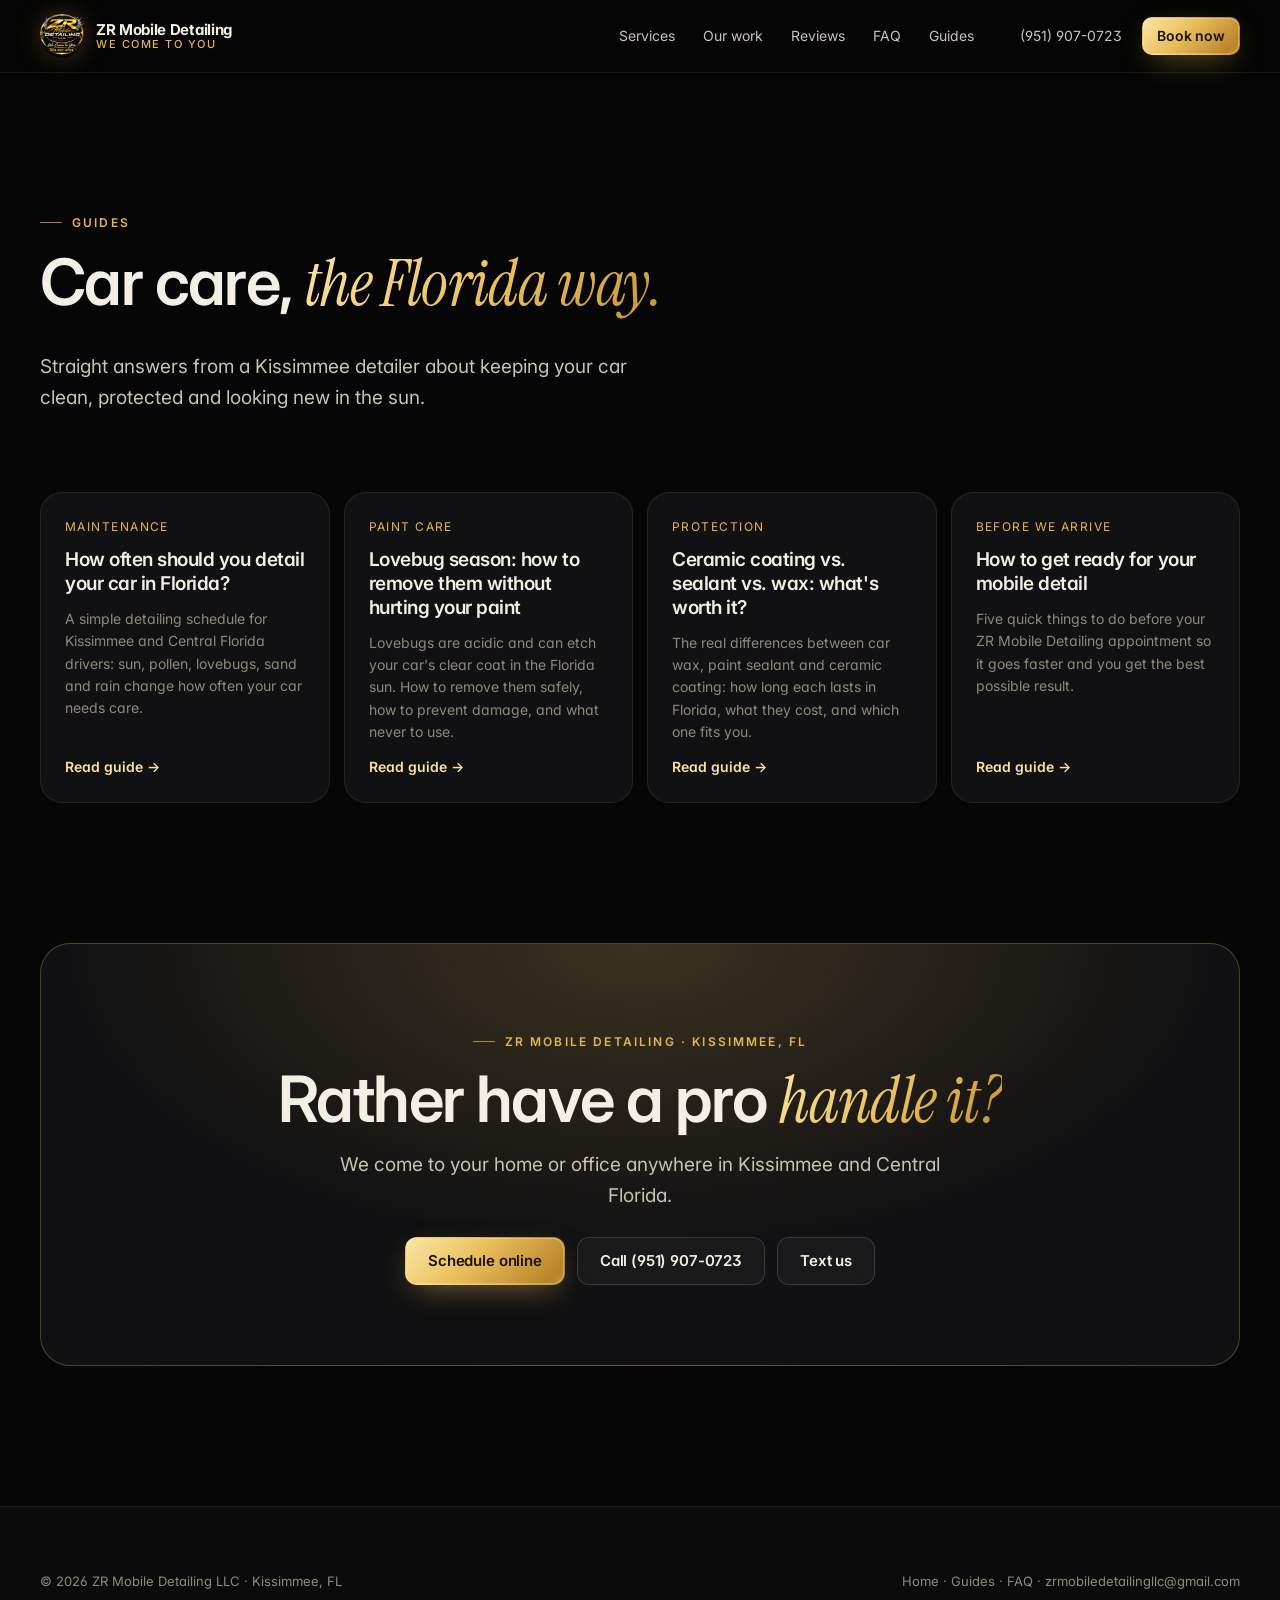
==== guides/index.html @ 53b26f84 "ZR Mobile Detailing website: logo hero, scroll-zoom car to interior, services and pricing, online bo" ====
<!doctype html>
<html lang="en">
<head>
  <meta charset="utf-8">
  <meta name="viewport" content="width=device-width, initial-scale=1, viewport-fit=cover">
  <title>Car care guides | ZR Mobile Detailing, Kissimmee FL</title>
  <meta name="description" content="Car care guides for Florida drivers from ZR Mobile Detailing in Kissimmee: detailing schedules, lovebug removal, ceramic coating and more.">
  <link rel="canonical" href="https://zrmobiledetailing.com/guides/">
  <meta name="theme-color" content="#060606">
  <meta property="og:title" content="Car care guides">
  <meta property="og:description" content="Car care guides for Florida drivers from ZR Mobile Detailing in Kissimmee: detailing schedules, lovebug removal, ceramic coating and more.">
  <meta property="og:image" content="https://zrmobiledetailing.com/images/og-card.jpg">
  <link rel="icon" type="image/png" href="../images/favicon.png">
  <link rel="preconnect" href="https://fonts.googleapis.com">
  <link rel="preconnect" href="https://fonts.gstatic.com" crossorigin>
  <link href="https://fonts.googleapis.com/css2?family=Inter:wght@400;500;600;700&family=Instrument+Serif:ital@0;1&display=swap" rel="stylesheet">
  <link rel="stylesheet" href="../css/styles.css">
  
</head>
<body>
<header class="nav is-scrolled" id="nav">
  <div class="wrap nav-inner">
    <a class="brand" href="../"><img src="../images/logo-256.png" alt="" width="44" height="44"><span>ZR Mobile Detailing <small>We come to you</small></span></a>
    <nav class="nav-links" aria-label="Main">
      <a href="../#services">Services</a><a href="../#work">Our work</a><a href="../#reviews">Reviews</a><a href="../#faq">FAQ</a><a href="./">Guides</a>
    </nav>
    <div class="nav-cta"><a class="nav-phone" href="tel:+19519070723">(951) 907-0723</a><a class="btn btn-gold btn-sm" href="../#book">Book now</a></div>
  </div>
</header>
<main class="wrap">
<section class="section">
  <div class="section-head">
    <span class="eyebrow">Guides</span>
    <h1 class="h-lg">Car care, <span class="display gold-text" style="font-style:italic">the Florida way.</span></h1>
    <p class="lead">Straight answers from a Kissimmee detailer about keeping your car clean, protected and looking new in the sun.</p>
  </div>
  <div class="guides" style="grid-template-columns:repeat(auto-fit,minmax(260px,1fr))"><a class="guide" href="how-often-detail-car-florida.html"><span class="kicker">Maintenance</span><h3>How often should you detail your car in Florida?</h3><p>A simple detailing schedule for Kissimmee and Central Florida drivers: sun, pollen, lovebugs, sand and rain change how often your car needs care.</p><span class="more">Read guide →</span></a>
<a class="guide" href="lovebug-removal.html"><span class="kicker">Paint care</span><h3>Lovebug season: how to remove them without hurting your paint</h3><p>Lovebugs are acidic and can etch your car's clear coat in the Florida sun. How to remove them safely, how to prevent damage, and what never to use.</p><span class="more">Read guide →</span></a>
<a class="guide" href="ceramic-coating-vs-wax.html"><span class="kicker">Protection</span><h3>Ceramic coating vs. sealant vs. wax: what's worth it?</h3><p>The real differences between car wax, paint sealant and ceramic coating: how long each lasts in Florida, what they cost, and which one fits you.</p><span class="more">Read guide →</span></a>
<a class="guide" href="prepare-for-mobile-detail.html"><span class="kicker">Before we arrive</span><h3>How to get ready for your mobile detail</h3><p>Five quick things to do before your ZR Mobile Detailing appointment so it goes faster and you get the best possible result.</p><span class="more">Read guide →</span></a></div>
</section>
</main>
<section class="section" style="padding-top:0">
  <div class="wrap">
    <div class="cta-band">
      <span class="eyebrow">ZR Mobile Detailing · Kissimmee, FL</span>
      <h2 class="h-lg" style="margin-top:14px">Rather have a pro <span class="display gold-text" style="font-style:italic">handle it?</span></h2>
      <p class="lead" style="margin:16px auto 0">We come to your home or office anywhere in Kissimmee and Central Florida.</p>
      <div class="hero-ctas"><a class="btn btn-gold" href="../#book">Schedule online</a><a class="btn btn-ghost" href="tel:+19519070723">Call (951) 907-0723</a><a class="btn btn-ghost" href="sms:+19519070723">Text us</a></div>
    </div>
  </div>
</section>
<footer class="footer" style="padding-bottom:48px">
  <div class="wrap foot-bottom" style="margin-top:0;border-top:0;padding-top:0">
    <span>© 2026 ZR Mobile Detailing LLC · Kissimmee, FL</span>
    <span><a href="../">Home</a> · <a href="./">Guides</a> · <a href="../#faq">FAQ</a> · <a href="mailto:zrmobiledetailingllc@gmail.com">zrmobiledetailingllc@gmail.com</a></span>
  </div>
</footer>
</body>
</html>
---- css/styles.css ----
/* ZR Mobile Detailing: black & gold design system */

:root {
  --bg: #060606;
  --bg-2: #0b0b0c;
  --surface: #111113;
  --surface-2: #17171a;
  --line: rgba(255, 255, 255, 0.08);
  --line-strong: rgba(255, 255, 255, 0.14);
  --gold-line: rgba(232, 196, 104, 0.28);
  --ink: #f4efe4;
  --ink-2: #c9c3b6;
  --muted: #8f897c;
  --gold: #e3b553;
  --gold-hi: #f9e3a1;
  --gold-lo: #a8741e;
  --gold-grad: linear-gradient(135deg, #fbe7a6 0%, #e9be5b 30%, #b9842a 62%, #f3d07c 100%);
  --gold-soft: rgba(227, 181, 83, 0.1);
  --ok: #7fd1a8;
  --radius: 14px;
  --radius-lg: 22px;
  --radius-xl: 30px;
  --wrap: 1200px;
  --font: "Inter", system-ui, -apple-system, "Segoe UI", Roboto, sans-serif;
  --display: "Instrument Serif", "Times New Roman", serif;
  --ease: cubic-bezier(0.22, 1, 0.36, 1);
  color-scheme: dark;
}

*, *::before, *::after { box-sizing: border-box; }
html { -webkit-text-size-adjust: 100%; scroll-behavior: smooth; scroll-padding-top: 84px; }
body {
  margin: 0;
  background: var(--bg);
  color: var(--ink);
  font-family: var(--font);
  font-size: 16px;
  line-height: 1.6;
  -webkit-font-smoothing: antialiased;
  overflow-x: hidden;
  font-feature-settings: "ss01", "cv11";
}
img { max-width: 100%; display: block; }
main, .section { overflow-x: clip; }
a { color: inherit; text-decoration: none; }
button, input, select, textarea { font: inherit; color: inherit; }
::selection { background: var(--gold); color: #111; }

.wrap { width: min(var(--wrap), 100% - 32px); margin-inline: auto; }
.sr-only { position: absolute; width: 1px; height: 1px; overflow: hidden; clip: rect(0 0 0 0); white-space: nowrap; }

/* ---------- Type ---------- */
.eyebrow {
  display: inline-flex; align-items: center; gap: 10px;
  font-size: 12px; letter-spacing: 0.18em; text-transform: uppercase;
  color: var(--gold); font-weight: 600;
}
.eyebrow::before { content: ""; width: 22px; height: 1px; background: var(--gold); opacity: 0.7; }
h1, h2, h3 { margin: 0; font-weight: 600; letter-spacing: -0.025em; line-height: 1.05; }
.display { font-family: var(--display); font-weight: 400; letter-spacing: -0.01em; }
.h-xl { font-size: clamp(44px, 7.4vw, 104px); }
.h-lg { font-size: clamp(34px, 5vw, 64px); }
.h-md { font-size: clamp(24px, 2.6vw, 34px); }
.gold-text {
  background: var(--gold-grad); background-size: 200% 100%;
  -webkit-background-clip: text; background-clip: text; color: transparent;
  animation: goldShift 8s ease-in-out infinite alternate;
}
@keyframes goldShift { to { background-position: 100% 0; } }
.lead { font-size: clamp(17px, 1.5vw, 19px); color: var(--ink-2); max-width: 620px; }
.muted { color: var(--muted); }

/* ---------- Buttons ---------- */
.btn {
  --h: 48px;
  display: inline-flex; align-items: center; justify-content: center; gap: 10px;
  height: var(--h); padding: 0 22px; border-radius: 12px;
  font-weight: 600; font-size: 15px; letter-spacing: -0.01em;
  border: 1px solid transparent; cursor: pointer; white-space: nowrap;
  transition: transform .25s var(--ease), box-shadow .3s var(--ease), background .3s, border-color .3s, color .3s;
}
.btn svg { width: 18px; height: 18px; flex: none; }
.btn-gold {
  background: var(--gold-grad); background-size: 160% 100%; color: #1a1205;
  box-shadow: 0 0 0 1px rgba(255, 230, 160, .35) inset, 0 10px 30px -10px rgba(227, 181, 83, .55);
}
.btn-gold:hover { transform: translateY(-1px); background-position: 100% 0; box-shadow: 0 0 0 1px rgba(255,230,160,.5) inset, 0 16px 40px -12px rgba(227,181,83,.7); }
.btn-ghost { background: rgba(255,255,255,.04); border-color: var(--line-strong); color: var(--ink); backdrop-filter: blur(10px); }
.btn-ghost:hover { border-color: var(--gold-line); background: rgba(227,181,83,.07); }
.btn-sm { --h: 38px; padding: 0 14px; font-size: 14px; border-radius: 10px; }
.btn-block { width: 100%; }
.btn:focus-visible, a:focus-visible, button:focus-visible, input:focus-visible, select:focus-visible, textarea:focus-visible {
  outline: 2px solid var(--gold); outline-offset: 3px;
}

/* ---------- Announcement + nav ---------- */
.announce {
  position: relative; z-index: 60;
  background: linear-gradient(90deg, #120d03, #1d1505 50%, #120d03);
  border-bottom: 1px solid var(--gold-line);
  font-size: 13px; color: var(--ink-2); text-align: center; padding: 9px 16px;
}
.announce a { color: var(--gold-hi); font-weight: 600; }
.announce b { color: var(--ink); font-weight: 600; }

.nav {
  position: sticky; top: 0; z-index: 50;
  transition: background .4s, border-color .4s, backdrop-filter .4s;
  border-bottom: 1px solid transparent;
}
.nav.is-scrolled { background: rgba(6,6,6,.72); backdrop-filter: saturate(160%) blur(18px); -webkit-backdrop-filter: saturate(160%) blur(18px); border-color: var(--line); }
.nav-inner { display: flex; align-items: center; gap: 24px; height: 72px; }
.brand { display: flex; align-items: center; gap: 12px; font-weight: 700; letter-spacing: -0.02em; }
.brand img { width: 44px; height: 44px; object-fit: contain; filter: drop-shadow(0 0 12px rgba(227,181,83,.25)); }
.brand span { display: grid; line-height: 1.1; font-size: 15px; }
.brand small { font-size: 11px; font-weight: 500; letter-spacing: .14em; text-transform: uppercase; color: var(--gold); }
.nav-links { display: flex; gap: 4px; margin-left: auto; }
.nav-links a { padding: 8px 12px; border-radius: 8px; font-size: 14px; color: var(--ink-2); transition: color .2s, background .2s; }
.nav-links a:hover { color: var(--ink); background: rgba(255,255,255,.05); }
.nav-cta { display: flex; gap: 10px; align-items: center; }
.nav-phone { font-size: 14px; color: var(--ink-2); display: inline-flex; align-items: center; gap: 8px; padding: 8px 10px; }
.nav-phone:hover { color: var(--gold-hi); }
.nav-phone svg { width: 16px; height: 16px; color: var(--gold); }
.menu-btn { display: none; margin-left: auto; width: 44px; height: 44px; border-radius: 10px; border: 1px solid var(--line-strong); background: transparent; cursor: pointer; }
.menu-btn span { display: block; width: 18px; height: 1.5px; background: var(--ink); margin: 4px auto; transition: transform .3s var(--ease), opacity .2s; }
.nav.is-open .menu-btn span:nth-child(1) { transform: translateY(5.5px) rotate(45deg); }
.nav.is-open .menu-btn span:nth-child(2) { opacity: 0; }
.nav.is-open .menu-btn span:nth-child(3) { transform: translateY(-5.5px) rotate(-45deg); }
.mobile-menu { display: none; }

.nav-links a, .brand span { white-space: nowrap; }
@media (max-width: 1240px) { .nav-cta .nav-phone { display: none; } }
@media (max-width: 1060px) {
  .nav-links, .nav-cta .nav-phone, .nav-cta .btn-ghost { display: none; }
  .nav-cta { margin-left: auto; }
  .menu-btn { display: block; margin-left: 0; }
  .mobile-menu {
    display: grid; gap: 2px; padding: 0 16px; max-height: 0; overflow: hidden;
    background: rgba(6,6,6,.96); backdrop-filter: blur(18px);
    transition: max-height .45s var(--ease), padding .45s var(--ease);
  }
  .nav.is-open .mobile-menu { max-height: 80vh; padding: 8px 16px 20px; border-bottom: 1px solid var(--line); }
  .mobile-menu a { padding: 14px 4px; border-bottom: 1px solid var(--line); font-size: 17px; }
  .nav.is-open { background: rgba(6,6,6,.96); }
}
@media (max-width: 420px) { .brand span { display: none; } }

/* ---------- Hero: logo ---------- */
.hero { position: relative; padding: clamp(40px, 7vw, 90px) 0 0; text-align: center; overflow: clip; }
.hero::before {
  content: ""; position: absolute; inset: -20% -10% auto; height: 900px; pointer-events: none;
  background:
    radial-gradient(600px 380px at 50% 28%, rgba(227,181,83,.22), transparent 70%),
    radial-gradient(900px 500px at 50% 0%, rgba(120,84,20,.18), transparent 70%);
}
.hero-grid {
  position: absolute; inset: 0; pointer-events: none; opacity: .5;
  background-image: linear-gradient(var(--line) 1px, transparent 1px), linear-gradient(90deg, var(--line) 1px, transparent 1px);
  background-size: 64px 64px;
  mask-image: radial-gradient(ellipse 60% 55% at 50% 30%, #000 20%, transparent 75%);
  -webkit-mask-image: radial-gradient(ellipse 60% 55% at 50% 30%, #000 20%, transparent 75%);
}
.hero-inner { position: relative; }
.logo-stage { position: relative; width: min(400px, 74vw); margin: 0 auto 8px; aspect-ratio: 1268 / 1278; }
.logo-stage .halo {
  position: absolute; inset: 8%; border-radius: 50%;
  background: radial-gradient(circle, rgba(227,181,83,.45), rgba(227,181,83,0) 68%);
  filter: blur(30px); animation: halo 5s ease-in-out infinite;
}
.logo-stage .ring {
  position: absolute; inset: -6%; border-radius: 50%;
  border: 1px solid rgba(227,181,83,.18);
  animation: spin 40s linear infinite;
}
.logo-stage .ring::before { content: ""; position: absolute; top: -3px; left: 50%; width: 6px; height: 6px; border-radius: 50%; background: var(--gold-hi); box-shadow: 0 0 14px 3px var(--gold); }
.logo-stage .ring.r2 { inset: -14%; border-color: rgba(227,181,83,.08); animation-duration: 70s; animation-direction: reverse; }
.logo-img { position: relative; width: 100%; height: 100%; animation: float 7s ease-in-out infinite; filter: drop-shadow(0 30px 60px rgba(0,0,0,.6)) drop-shadow(0 0 40px rgba(227,181,83,.18)); }
.logo-img img { width: 100%; height: 100%; }
.logo-img .shine {
  position: absolute; inset: 0; pointer-events: none;
  background: linear-gradient(115deg, transparent 38%, rgba(255,248,220,.55) 48%, transparent 58%);
  background-size: 250% 100%; mix-blend-mode: overlay;
  -webkit-mask: url(../images/logo.webp) center / contain no-repeat; mask: url(../images/logo.webp) center / contain no-repeat;
  animation: shine 6s ease-in-out infinite 1.2s;
}
@keyframes float { 50% { transform: translateY(-10px); } }
@keyframes halo { 50% { opacity: .65; transform: scale(1.06); } }
@keyframes spin { to { transform: rotate(360deg); } }
@keyframes shine { 0%, 55% { background-position: 150% 0; } 85%, 100% { background-position: -60% 0; } }

.hero h1 { margin-top: 18px; }
.hero h1 .display { font-style: italic; }
.hero .lead { margin: 20px auto 0; }
.hero-ctas { display: flex; gap: 12px; justify-content: center; flex-wrap: wrap; margin-top: 30px; }
.hero-meta { display: flex; gap: 10px 22px; justify-content: center; flex-wrap: wrap; margin-top: 24px; font-size: 14px; color: var(--muted); }
.hero-meta span { display: inline-flex; align-items: center; gap: 8px; }
.hero-meta svg { width: 16px; height: 16px; color: var(--gold); }
.stars { color: var(--gold); letter-spacing: 2px; }

/* ---------- Zoom card (Mercury-style) ---------- */
.zoom { position: relative; height: 330vh; margin-top: clamp(40px, 6vw, 70px); }
.zoom-sticky { position: sticky; top: 0; height: 100vh; height: 100svh; overflow: hidden; }
.zoom-card {
  --p: 0; --ix: 16px; --iy: 12vh; --r: 30px;
  position: absolute; inset: 0; overflow: hidden; background: #000;
  clip-path: inset(var(--iy) var(--ix) var(--iy) var(--ix) round var(--r));
}
.zoom-frame { position: absolute; inset: var(--iy) var(--ix); border-radius: var(--r); box-shadow: 0 0 0 1px var(--gold-line), 0 40px 120px -30px rgba(227,181,83,.3); pointer-events: none; z-index: 2; }
.zoom-card img { position: absolute; inset: 0; width: 100%; height: 100%; object-fit: cover; }
.zoom-ext { object-position: 50% 78%; transform-origin: 50% 74%; }
.zoom-int { opacity: 0; }
.zoom-shade { position: absolute; inset: 0; background: linear-gradient(180deg, rgba(0,0,0,.25), transparent 30%, transparent 55%, rgba(0,0,0,.75)); pointer-events: none; }
.zoom-flash { position: absolute; inset: 0; background: radial-gradient(circle at 50% 55%, rgba(255,240,200,.9), rgba(227,181,83,.25) 40%, transparent 70%); opacity: 0; pointer-events: none; mix-blend-mode: screen; }
.zoom-ui { position: absolute; left: var(--ix); right: var(--ix); bottom: var(--iy); padding: clamp(18px, 3vw, 36px); display: flex; align-items: flex-end; justify-content: space-between; gap: 20px; }
.zoom-caption { position: relative; min-height: 96px; flex: 1; text-align: left; }
.zoom-caption > div { position: absolute; left: 0; bottom: 0; opacity: 0; transform: translateY(14px); transition: opacity .5s var(--ease), transform .5s var(--ease); }
.zoom-caption > div.is-on { opacity: 1; transform: none; }
.zoom-caption .tag { display: inline-block; font-size: 11px; letter-spacing: .16em; text-transform: uppercase; padding: 5px 10px; border-radius: 6px; background: rgba(0,0,0,.55); border: 1px solid var(--gold-line); color: var(--gold-hi); backdrop-filter: blur(8px); margin-bottom: 10px; }
.zoom-caption h3 { font-size: clamp(22px, 3vw, 40px); max-width: 560px; text-shadow: 0 2px 30px rgba(0,0,0,.6); }
.zoom-steps { display: flex; gap: 6px; padding: 6px; border-radius: 12px; background: rgba(0,0,0,.5); border: 1px solid var(--line-strong); backdrop-filter: blur(12px); }
.zoom-steps span { font-size: 12px; padding: 6px 10px; border-radius: 8px; color: var(--muted); transition: background .4s, color .4s; white-space: nowrap; }
.zoom-steps span.is-on { background: var(--gold-grad); color: #1a1205; font-weight: 600; }
.zoom-progress { position: absolute; left: var(--ix); top: var(--iy); height: 2px; width: calc((100% - 2 * var(--ix)) * var(--p)); background: var(--gold-grad); z-index: 3; }
@media (max-width: 700px) {
  .zoom-ext { object-position: 50% 100%; transform-origin: 50% 82%; }
  .zoom-ui { flex-direction: column; align-items: stretch; }
  .zoom-steps { justify-content: space-between; }
  .zoom-steps span { padding: 6px 7px; font-size: 11px; }
  .zoom-caption { min-height: 120px; }
}

/* ---------- Marquee / trust strip ---------- */
.trust { border-block: 1px solid var(--line); background: var(--bg-2); overflow: hidden; }
.marquee { display: flex; width: max-content; animation: marquee 38s linear infinite; }
.marquee ul { display: flex; gap: 48px; padding: 18px 24px; margin: 0; list-style: none; }
.marquee li { display: inline-flex; align-items: center; gap: 12px; color: var(--ink-2); font-size: 14px; white-space: nowrap; }
.marquee li svg { width: 16px; height: 16px; color: var(--gold); }
@keyframes marquee { to { transform: translateX(-50%); } }

/* ---------- Sections ---------- */
section { position: relative; }
.section { padding: clamp(80px, 11vw, 140px) 0; }
.section-head { display: grid; gap: 16px; margin-bottom: clamp(36px, 5vw, 60px); max-width: 760px; }
.section-head.center { margin-inline: auto; text-align: center; justify-items: center; }
.divider { height: 1px; background: linear-gradient(90deg, transparent, var(--gold-line), transparent); }

/* Stats */
.stats { display: grid; grid-template-columns: repeat(4, 1fr); border: 1px solid var(--line); border-radius: var(--radius-lg); overflow: hidden; background: var(--surface); }
.stat { padding: 28px 24px; border-right: 1px solid var(--line); }
.stat:last-child { border-right: 0; }
.stat b { display: block; font-size: clamp(30px, 3.6vw, 44px); letter-spacing: -0.03em; font-weight: 600; }
.stat span { color: var(--muted); font-size: 14px; }
@media (max-width: 760px) { .stats { grid-template-columns: 1fr 1fr; } .stat:nth-child(2) { border-right: 0; } .stat:nth-child(-n+2) { border-bottom: 1px solid var(--line); } }

/* ---------- Packages ---------- */
.seg {
  display: inline-flex; padding: 4px; gap: 4px; border-radius: 12px;
  background: var(--surface); border: 1px solid var(--line-strong);
  position: relative; max-width: 100%; overflow-x: auto;
}
.seg button {
  position: relative; z-index: 1; border: 0; background: transparent; cursor: pointer;
  padding: 9px 16px; border-radius: 9px; font-size: 14px; font-weight: 500; color: var(--ink-2); white-space: nowrap;
  transition: color .3s;
}
.seg button[aria-pressed="true"] { color: #1a1205; }
.seg .s { display: none; }
@media (max-width: 620px) {
  .seg { display: grid; grid-template-columns: repeat(3, 1fr); width: 100%; }
  .seg .l { display: none; } .seg .s { display: inline; }
}
.seg .pill { position: absolute; z-index: 0; top: 4px; bottom: 4px; border-radius: 9px; background: var(--gold-grad); transition: left .45s var(--ease), width .45s var(--ease); }
.pkg-toolbar { display: flex; justify-content: space-between; align-items: center; gap: 16px; flex-wrap: wrap; margin-bottom: 26px; }
.pkg-toolbar p { margin: 0; font-size: 14px; }

.packages { display: grid; grid-template-columns: repeat(4, 1fr); gap: 14px; }
@media (max-width: 1100px) { .packages { grid-template-columns: repeat(2, 1fr); } }
@media (max-width: 620px) { .packages { grid-template-columns: 1fr; } }
.pkg {
  position: relative; display: flex; flex-direction: column; gap: 18px;
  padding: 26px 24px 24px; border-radius: var(--radius-lg);
  background: linear-gradient(180deg, var(--surface-2), var(--surface));
  border: 1px solid var(--line);
  transition: transform .4s var(--ease), border-color .4s;
}
.pkg:hover { transform: translateY(-4px); border-color: var(--gold-line); }
.pkg.featured { border-color: var(--gold-line); background: radial-gradient(120% 70% at 50% 0%, rgba(227,181,83,.14), transparent 60%), linear-gradient(180deg, var(--surface-2), var(--surface)); }
.pkg .badge { position: absolute; top: -11px; left: 22px; font-size: 11px; letter-spacing: .08em; text-transform: uppercase; font-weight: 700; padding: 4px 9px; border-radius: 6px; background: var(--gold-grad); color: #1a1205; }
.pkg h3 { font-size: 20px; }
.pkg .tagline { margin: 4px 0 0; color: var(--muted); font-size: 14px; }
.price { display: flex; align-items: baseline; gap: 8px; }
.price small { color: var(--muted); font-size: 13px; }
.price b { font-size: 44px; letter-spacing: -0.04em; font-weight: 600; font-variant-numeric: tabular-nums; }
.price b::before { content: "$"; font-size: 22px; vertical-align: 16px; margin-right: 2px; color: var(--gold); }
.pkg .dur { font-size: 13px; color: var(--ink-2); display: inline-flex; gap: 6px; align-items: center; }
.pkg .dur svg { width: 14px; height: 14px; color: var(--gold); }
.checks { list-style: none; padding: 0; margin: 0; display: grid; gap: 10px; font-size: 14px; color: var(--ink-2); flex: 1; }
.checks li { display: grid; grid-template-columns: 18px 1fr; gap: 10px; }
.checks svg { width: 16px; height: 16px; color: var(--gold); margin-top: 3px; }

.premium { display: grid; grid-template-columns: repeat(3, 1fr); gap: 14px; margin-top: 14px; }
@media (max-width: 900px) { .premium { grid-template-columns: 1fr; } }
.prem { padding: 24px; border-radius: var(--radius-lg); border: 1px solid var(--line); background: var(--surface); display: grid; gap: 10px; align-content: start; }
.prem header { display: flex; justify-content: space-between; align-items: baseline; gap: 12px; }
.prem h3 { font-size: 18px; }
.prem .from { font-size: 13px; color: var(--gold); white-space: nowrap; }
.prem p { margin: 0; font-size: 14px; color: var(--muted); }
.prem a { font-size: 14px; color: var(--gold-hi); font-weight: 600; margin-top: 4px; }

.addons { margin-top: 14px; padding: 24px; border-radius: var(--radius-lg); border: 1px solid var(--line); background: var(--surface); }
.addons h3 { font-size: 18px; margin-bottom: 14px; }
.addon-list { display: grid; grid-template-columns: repeat(4, 1fr); gap: 0 28px; }
@media (max-width: 1000px) { .addon-list { grid-template-columns: 1fr 1fr; } }
@media (max-width: 560px) { .addon-list { grid-template-columns: 1fr; } }
.addon-list div { display: flex; justify-content: space-between; gap: 12px; padding: 11px 0; border-bottom: 1px dashed var(--line-strong); font-size: 14px; color: var(--ink-2); }
.addon-list b { color: var(--ink); font-weight: 600; font-variant-numeric: tabular-nums; }
.fine { font-size: 13px; color: var(--muted); margin-top: 16px; }

/* ---------- Bento (why us) ---------- */
.bento { display: grid; grid-template-columns: repeat(6, 1fr); gap: 14px; }
.tile { position: relative; overflow: hidden; border-radius: var(--radius-lg); border: 1px solid var(--line); background: var(--surface); padding: 28px; min-height: 230px; display: flex; flex-direction: column; justify-content: flex-end; gap: 8px; }
.tile h3 { font-size: 21px; }
.tile p { margin: 0; color: var(--muted); font-size: 15px; max-width: 420px; }
.tile .ic { width: 42px; height: 42px; border-radius: 12px; display: grid; place-items: center; background: var(--gold-soft); border: 1px solid var(--gold-line); color: var(--gold); margin-bottom: auto; }
.tile .ic svg { width: 20px; height: 20px; }
.t-a { grid-column: span 4; min-height: 360px; }
.t-b { grid-column: span 2; }
.t-c, .t-d, .t-e { grid-column: span 2; }
.t-a img { position: absolute; inset: 0; width: 100%; height: 100%; object-fit: cover; opacity: .55; transition: transform 1.2s var(--ease); }
.t-a:hover img { transform: scale(1.04); }
.t-a::after { content: ""; position: absolute; inset: 0; background: linear-gradient(180deg, transparent 20%, rgba(0,0,0,.85)); }
.t-a > * { position: relative; z-index: 1; }
@media (max-width: 900px) { .t-a, .t-b, .t-c, .t-d, .t-e { grid-column: span 6; } .t-a { min-height: 300px; } }

/* ---------- Steps ---------- */
.steps { display: grid; grid-template-columns: repeat(3, 1fr); gap: 14px; counter-reset: step; }
@media (max-width: 860px) { .steps { grid-template-columns: 1fr; } }
.step { padding: 28px; border-radius: var(--radius-lg); border: 1px solid var(--line); background: var(--surface); position: relative; }
.step::before { counter-increment: step; content: "0" counter(step); font-family: var(--display); font-size: 64px; line-height: 1; display: block; margin-bottom: 18px; background: var(--gold-grad); -webkit-background-clip: text; background-clip: text; color: transparent; }
.step h3 { font-size: 20px; margin-bottom: 8px; }
.step p { margin: 0; color: var(--muted); font-size: 15px; }

/* ---------- Gallery ---------- */
.gallery { display: grid; grid-template-columns: repeat(4, 1fr); gap: 12px; }
@media (max-width: 900px) { .gallery { grid-template-columns: repeat(2, 1fr); } }
.shot { position: relative; overflow: hidden; border-radius: var(--radius); border: 1px solid var(--line); aspect-ratio: 4 / 5; background: var(--surface); cursor: zoom-in; padding: 0; }
.shot img { width: 100%; height: 100%; object-fit: cover; transition: transform 1s var(--ease), filter .6s; filter: saturate(1.05); }
.shot:hover img { transform: scale(1.06); }
.shot figcaption, .shot .cap { position: absolute; left: 10px; bottom: 10px; font-size: 12px; padding: 5px 9px; border-radius: 7px; background: rgba(0,0,0,.6); backdrop-filter: blur(8px); border: 1px solid var(--line-strong); color: var(--ink); }
.shot.wide { grid-column: span 2; aspect-ratio: auto; }
.ig-cta { display: flex; justify-content: space-between; align-items: center; gap: 16px; flex-wrap: wrap; margin-top: 22px; }

.lightbox { position: fixed; inset: 0; z-index: 100; background: rgba(0,0,0,.92); display: none; place-items: center; padding: 24px; backdrop-filter: blur(6px); }
.lightbox.is-open { display: grid; }
.lightbox img { max-height: 88vh; width: auto; border-radius: 14px; border: 1px solid var(--gold-line); }
.lightbox button { position: absolute; top: 18px; right: 18px; width: 44px; height: 44px; border-radius: 50%; border: 1px solid var(--line-strong); background: rgba(255,255,255,.06); cursor: pointer; font-size: 22px; }

.split { display: grid; grid-template-columns: 1.1fr .9fr; gap: clamp(28px, 5vw, 64px); align-items: center; }
@media (max-width: 900px) { .split { grid-template-columns: 1fr; } }

/* ---------- Reviews ---------- */
.reviews-top { display: flex; align-items: end; justify-content: space-between; gap: 20px; flex-wrap: wrap; margin-bottom: 30px; }
.rating-pill { display: inline-flex; align-items: center; gap: 12px; padding: 10px 16px; border-radius: 12px; border: 1px solid var(--gold-line); background: var(--gold-soft); font-size: 14px; }
.reviews { display: grid; grid-template-columns: repeat(3, 1fr); gap: 14px; }
@media (max-width: 900px) { .reviews { grid-template-columns: 1fr; } }
.review { padding: 24px; border-radius: var(--radius-lg); border: 1px solid var(--line); background: var(--surface); display: grid; gap: 14px; align-content: start; }
.review p { margin: 0; font-size: 16px; color: var(--ink); }
.review footer { display: flex; align-items: center; gap: 12px; font-size: 14px; color: var(--muted); }
.review .av { width: 36px; height: 36px; border-radius: 50%; display: grid; place-items: center; font-weight: 700; color: #1a1205; background: var(--gold-grad); font-size: 14px; }
.review .src { margin-left: auto; font-size: 12px; }
.review .sample { font-size: 11px; letter-spacing: .1em; text-transform: uppercase; color: #ffb4a8; border: 1px dashed rgba(255,140,120,.5); border-radius: 6px; padding: 3px 7px; justify-self: start; }
.review.is-sample { border-style: dashed; opacity: .75; }

/* ---------- Areas ---------- */
.areas-wrap { display: grid; grid-template-columns: .9fr 1.1fr; gap: 14px; }
@media (max-width: 900px) { .areas-wrap { grid-template-columns: 1fr; } }
.areas-card { padding: 28px; border-radius: var(--radius-lg); border: 1px solid var(--line); background: var(--surface); }
.chips { display: flex; flex-wrap: wrap; gap: 8px; margin-top: 18px; }
.chip { font-size: 14px; padding: 7px 12px; border-radius: 8px; border: 1px solid var(--line-strong); color: var(--ink-2); background: rgba(255,255,255,.02); }
.chip.home { border-color: var(--gold-line); color: var(--gold-hi); background: var(--gold-soft); }
.map { border-radius: var(--radius-lg); overflow: hidden; border: 1px solid var(--line); min-height: 380px; position: relative; background: var(--surface); }
.map iframe { position: absolute; inset: 0; width: 100%; height: 100%; border: 0; filter: grayscale(1) invert(.92) contrast(.9) sepia(.25) hue-rotate(5deg); }

/* ---------- Booking (cal.com style) ---------- */
.booker { display: grid; grid-template-columns: 300px 1fr; border: 1px solid var(--line-strong); border-radius: var(--radius-xl); background: var(--surface); overflow: hidden; box-shadow: 0 40px 120px -40px rgba(227,181,83,.2); }
@media (max-width: 920px) { .booker { grid-template-columns: 1fr; } }
.bk-side { padding: 28px; border-right: 1px solid var(--line); background: linear-gradient(180deg, rgba(227,181,83,.06), transparent 50%); display: grid; gap: 18px; align-content: start; }
@media (max-width: 920px) { .bk-side { border-right: 0; border-bottom: 1px solid var(--line); } }
.bk-side .who { display: flex; gap: 12px; align-items: center; }
.bk-side .who img { width: 48px; height: 48px; object-fit: contain; }
.bk-side h3 { font-size: 22px; }
.bk-meta { display: grid; gap: 10px; font-size: 14px; color: var(--ink-2); }
.bk-meta div { display: flex; gap: 10px; align-items: flex-start; }
.bk-meta svg { width: 16px; height: 16px; color: var(--gold); margin-top: 3px; flex: none; }
.bk-total { border-top: 1px solid var(--line); padding-top: 16px; display: flex; justify-content: space-between; align-items: baseline; }
.bk-total b { font-size: 30px; letter-spacing: -0.03em; font-variant-numeric: tabular-nums; }
.bk-main { padding: 28px; min-width: 0; }
.bk-steps { display: flex; gap: 8px; margin-bottom: 22px; flex-wrap: wrap; }
.bk-steps span { font-size: 13px; color: var(--muted); padding: 6px 10px; border-radius: 8px; border: 1px solid var(--line); }
.bk-steps span.is-on { color: #1a1205; background: var(--gold-grad); border-color: transparent; font-weight: 600; }
.bk-steps span.is-done { color: var(--gold-hi); border-color: var(--gold-line); }
.bk-panel { display: none; animation: fadeUp .45s var(--ease); }
.bk-panel.is-on { display: block; }
@keyframes fadeUp { from { opacity: 0; transform: translateY(8px); } }
.bk-label { font-size: 13px; color: var(--muted); margin: 0 0 10px; font-weight: 500; }
.opt-grid { display: grid; grid-template-columns: repeat(2, 1fr); gap: 10px; }
@media (max-width: 560px) { .opt-grid { grid-template-columns: 1fr; } }
.opt { text-align: left; padding: 14px 16px; border-radius: 12px; border: 1px solid var(--line-strong); background: rgba(255,255,255,.02); cursor: pointer; display: flex; justify-content: space-between; gap: 12px; align-items: center; transition: border-color .2s, background .2s; }
.opt:hover { border-color: var(--gold-line); }
.opt[aria-pressed="true"] { border-color: var(--gold); background: var(--gold-soft); box-shadow: 0 0 0 1px var(--gold) inset; }
.opt b { font-weight: 600; font-size: 15px; }
.opt small { display: block; color: var(--muted); font-size: 13px; }
.opt .amt { color: var(--gold-hi); font-weight: 600; font-variant-numeric: tabular-nums; white-space: nowrap; }
.bk-row { margin-bottom: 22px; }
.bk-nav { display: flex; justify-content: space-between; gap: 12px; margin-top: 26px; flex-wrap: wrap; }

.cal-wrap { display: grid; grid-template-columns: 1fr 220px; gap: 24px; }
@media (max-width: 720px) { .cal-wrap { grid-template-columns: 1fr; } }
.cal-head { display: flex; justify-content: space-between; align-items: center; margin-bottom: 12px; }
.cal-head b { font-size: 16px; }
.cal-head button { width: 36px; height: 36px; border-radius: 9px; border: 1px solid var(--line-strong); background: transparent; cursor: pointer; }
.cal-head button:disabled { opacity: .3; cursor: default; }
.cal { display: grid; grid-template-columns: repeat(7, 1fr); gap: 6px; }
.cal .dow { font-size: 11px; text-transform: uppercase; letter-spacing: .1em; color: var(--muted); text-align: center; padding-bottom: 4px; }
.cal button { aspect-ratio: 1; border-radius: 10px; border: 0; background: rgba(255,255,255,.05); cursor: pointer; font-size: 14px; font-weight: 500; font-variant-numeric: tabular-nums; transition: background .2s, color .2s; }
.cal button:hover:not(:disabled) { background: rgba(227,181,83,.18); }
.cal button:disabled { background: transparent; color: #444; cursor: default; }
.cal button[aria-pressed="true"] { background: var(--gold-grad); color: #1a1205; }
.cal button.today { box-shadow: 0 0 0 1px var(--gold-line) inset; }
.slots { display: grid; gap: 8px; align-content: start; max-height: 360px; overflow: auto; }
.slots button { height: 44px; border-radius: 10px; border: 1px solid var(--line-strong); background: transparent; cursor: pointer; font-weight: 500; transition: border-color .2s, background .2s; }
.slots button:hover { border-color: var(--gold-line); }
.slots button[aria-pressed="true"] { background: var(--gold-grad); color: #1a1205; border-color: transparent; }
.slots p { margin: 0; color: var(--muted); font-size: 14px; }

.form-grid { display: grid; grid-template-columns: 1fr 1fr; gap: 14px; }
@media (max-width: 620px) { .form-grid { grid-template-columns: 1fr; } }
.field { display: grid; gap: 6px; }
.field.full { grid-column: 1 / -1; }
.field label { font-size: 13px; color: var(--ink-2); font-weight: 500; }
.field input, .field textarea, .field select {
  width: 100%; padding: 12px 14px; border-radius: 10px; border: 1px solid var(--line-strong);
  background: rgba(255,255,255,.03); outline: none; transition: border-color .2s, box-shadow .2s; font-size: 16px;
}
.field input:focus, .field textarea:focus, .field select:focus { border-color: var(--gold); box-shadow: 0 0 0 3px rgba(227,181,83,.15); outline: none; }
.field textarea { min-height: 96px; resize: vertical; }
.send-grid { display: grid; grid-template-columns: repeat(3, 1fr); gap: 10px; }
@media (max-width: 620px) { .send-grid { grid-template-columns: 1fr; } }
.bk-summary { padding: 16px; border-radius: 12px; border: 1px solid var(--line); background: rgba(255,255,255,.02); font-size: 14px; color: var(--ink-2); white-space: pre-line; margin-bottom: 18px; }
.err { color: #ffb4a8; font-size: 14px; margin: 10px 0 0; min-height: 1em; }

.contact-cards { display: grid; grid-template-columns: repeat(3, 1fr); gap: 14px; margin-top: 14px; }
@media (max-width: 860px) { .contact-cards { grid-template-columns: 1fr; } }
.cc { display: flex; gap: 16px; align-items: center; padding: 20px 22px; border-radius: var(--radius-lg); border: 1px solid var(--line); background: var(--surface); transition: border-color .3s, transform .3s var(--ease); }
.cc:hover { border-color: var(--gold-line); transform: translateY(-2px); }
.cc .ic { width: 44px; height: 44px; border-radius: 12px; display: grid; place-items: center; background: var(--gold-soft); border: 1px solid var(--gold-line); color: var(--gold); flex: none; }
.cc .ic svg { width: 20px; height: 20px; }
.cc b { display: block; font-size: 15px; }
.cc span { font-size: 14px; color: var(--muted); word-break: break-word; }

/* ---------- FAQ ---------- */
.faq { max-width: 860px; margin-inline: auto; border-top: 1px solid var(--line); }
.faq details { border-bottom: 1px solid var(--line); }
.faq summary { list-style: none; cursor: pointer; display: flex; justify-content: space-between; gap: 20px; align-items: center; padding: 22px 4px; font-size: 17px; font-weight: 500; }
.faq summary::-webkit-details-marker { display: none; }
.faq summary::after { content: "+"; font-size: 24px; font-weight: 300; color: var(--gold); transition: transform .35s var(--ease); flex: none; }
.faq details[open] summary::after { transform: rotate(45deg); }
.faq .ans { padding: 0 4px 22px; color: var(--muted); max-width: 720px; }
.faq .ans p { margin: 0 0 10px; }

/* ---------- Guides ---------- */
.guides { display: grid; grid-template-columns: repeat(4, 1fr); gap: 14px; }
@media (max-width: 1000px) { .guides { grid-template-columns: 1fr 1fr; } }
@media (max-width: 600px) { .guides { grid-template-columns: 1fr; } }
.guide { display: flex; flex-direction: column; gap: 12px; padding: 24px; border-radius: var(--radius-lg); border: 1px solid var(--line); background: var(--surface); transition: border-color .3s, transform .35s var(--ease); min-height: 240px; }
.guide:hover { border-color: var(--gold-line); transform: translateY(-3px); }
.guide .kicker { font-size: 12px; color: var(--gold); letter-spacing: .12em; text-transform: uppercase; }
.guide h3 { font-size: 19px; line-height: 1.25; }
.guide p { margin: 0; font-size: 14px; color: var(--muted); flex: 1; }
.guide .more { font-size: 14px; font-weight: 600; color: var(--gold-hi); }

/* ---------- CTA band ---------- */
.cta-band { position: relative; overflow: hidden; border-radius: var(--radius-xl); border: 1px solid var(--gold-line); padding: clamp(40px, 7vw, 80px); text-align: center; background: radial-gradient(80% 120% at 50% 0%, rgba(227,181,83,.2), transparent 60%), var(--surface); }
.cta-band img.bg { position: absolute; inset: 0; width: 100%; height: 100%; object-fit: cover; opacity: .18; }
.cta-band > *:not(.bg) { position: relative; }
.cta-band .hero-ctas { margin-top: 26px; }

/* ---------- Footer ---------- */
.footer { border-top: 1px solid var(--line); padding: 64px 0 120px; background: var(--bg-2); }
.foot-grid { display: grid; grid-template-columns: 1.4fr 1fr 1fr 1fr; gap: 32px; }
@media (max-width: 860px) { .foot-grid { grid-template-columns: 1fr 1fr; } .foot-grid > :first-child { grid-column: 1 / -1; } }
.footer h4 { margin: 0 0 14px; font-size: 13px; letter-spacing: .14em; text-transform: uppercase; color: var(--gold); font-weight: 600; }
.footer ul { list-style: none; padding: 0; margin: 0; display: grid; gap: 10px; font-size: 14px; color: var(--ink-2); }
.footer ul a:hover { color: var(--gold-hi); }
.foot-brand img { width: 120px; margin-bottom: 12px; }
.foot-brand p { color: var(--muted); font-size: 14px; max-width: 320px; margin: 0; }
.foot-bottom { margin-top: 48px; padding-top: 22px; border-top: 1px solid var(--line); display: flex; justify-content: space-between; gap: 12px; flex-wrap: wrap; font-size: 13px; color: var(--muted); }
.socials { display: flex; gap: 10px; margin-top: 18px; }
.socials a { width: 40px; height: 40px; border-radius: 10px; border: 1px solid var(--line-strong); display: grid; place-items: center; color: var(--ink-2); transition: color .2s, border-color .2s; }
.socials a:hover { color: var(--gold); border-color: var(--gold-line); }
.socials svg { width: 18px; height: 18px; }

/* ---------- Mobile action bar ---------- */
.dock {
  position: fixed; left: 12px; right: 12px; bottom: max(12px, env(safe-area-inset-bottom)); z-index: 70;
  display: none; grid-template-columns: 1fr 1fr 1.4fr; gap: 8px; padding: 8px;
  border-radius: 16px; background: rgba(12,12,12,.85); border: 1px solid var(--gold-line);
  backdrop-filter: blur(18px); -webkit-backdrop-filter: blur(18px);
  box-shadow: 0 20px 50px rgba(0,0,0,.6);
  transform: translateY(140%); transition: transform .5s var(--ease);
}
.dock.is-on { transform: none; }
.dock a { height: 46px; border-radius: 11px; display: inline-flex; align-items: center; justify-content: center; gap: 8px; font-weight: 600; font-size: 14px; border: 1px solid var(--line-strong); }
.dock a svg { width: 17px; height: 17px; }
.dock a.btn-gold { border: 0; }
@media (max-width: 820px) { .dock { display: grid; } }

/* ---------- Reveal on scroll ---------- */
.reveal { opacity: 0; transform: translateY(24px); transition: opacity .9s var(--ease), transform .9s var(--ease); }
.reveal.is-in { opacity: 1; transform: none; }
.no-js .reveal { opacity: 1; transform: none; }

/* ---------- Article (guides) ---------- */
.article { max-width: 760px; margin-inline: auto; padding: clamp(48px, 8vw, 96px) 0; }
.article .crumbs { font-size: 14px; color: var(--muted); margin-bottom: 22px; }
.article .crumbs a { color: var(--gold-hi); }
.article h1 { font-size: clamp(36px, 5.4vw, 60px); margin: 14px 0 18px; }
.article .meta { color: var(--muted); font-size: 14px; padding-bottom: 28px; border-bottom: 1px solid var(--line); margin-bottom: 32px; }
.article h2 { font-size: clamp(24px, 3vw, 30px); margin: 44px 0 14px; }
.article p, .article li { color: var(--ink-2); font-size: 18px; line-height: 1.75; }
.article ul, .article ol { padding-left: 22px; }
.article li { margin-bottom: 8px; }
.article strong { color: var(--ink); }
.article .callout { margin: 30px 0; padding: 22px 24px; border-radius: var(--radius-lg); border: 1px solid var(--gold-line); background: var(--gold-soft); }
.article .callout p { margin: 0; font-size: 16px; }
.article table { width: 100%; border-collapse: collapse; margin: 20px 0; font-size: 15px; }
.article th, .article td { text-align: left; padding: 12px 10px; border-bottom: 1px solid var(--line); color: var(--ink-2); }
.article th { color: var(--gold); font-weight: 600; font-size: 13px; letter-spacing: .08em; text-transform: uppercase; }
.table-scroll { overflow-x: auto; }

@media (prefers-reduced-motion: reduce) {
  *, *::before, *::after { animation-duration: .001s !important; animation-iteration-count: 1 !important; transition-duration: .001s !important; scroll-behavior: auto !important; }
  .reveal { opacity: 1; transform: none; }
}

/* Booking: compact on phones */
@media (max-width: 620px) {
  .bk-side { padding: 18px 20px; gap: 10px; }
  .bk-side .who, .bk-side .bk-meta, .bk-side > p { display: none; }
  .bk-side h3 { font-size: 18px; }
  .bk-total { padding-top: 10px; }
  .bk-total b { font-size: 24px; }
  .bk-main { padding: 20px; }
  #bkSizes { grid-template-columns: repeat(3, 1fr) !important; gap: 8px; }
  #bkSizes .opt { padding: 12px 8px; justify-content: center; text-align: center; }
  #bkSizes .opt b { font-size: 13px; line-height: 1.3; }
}
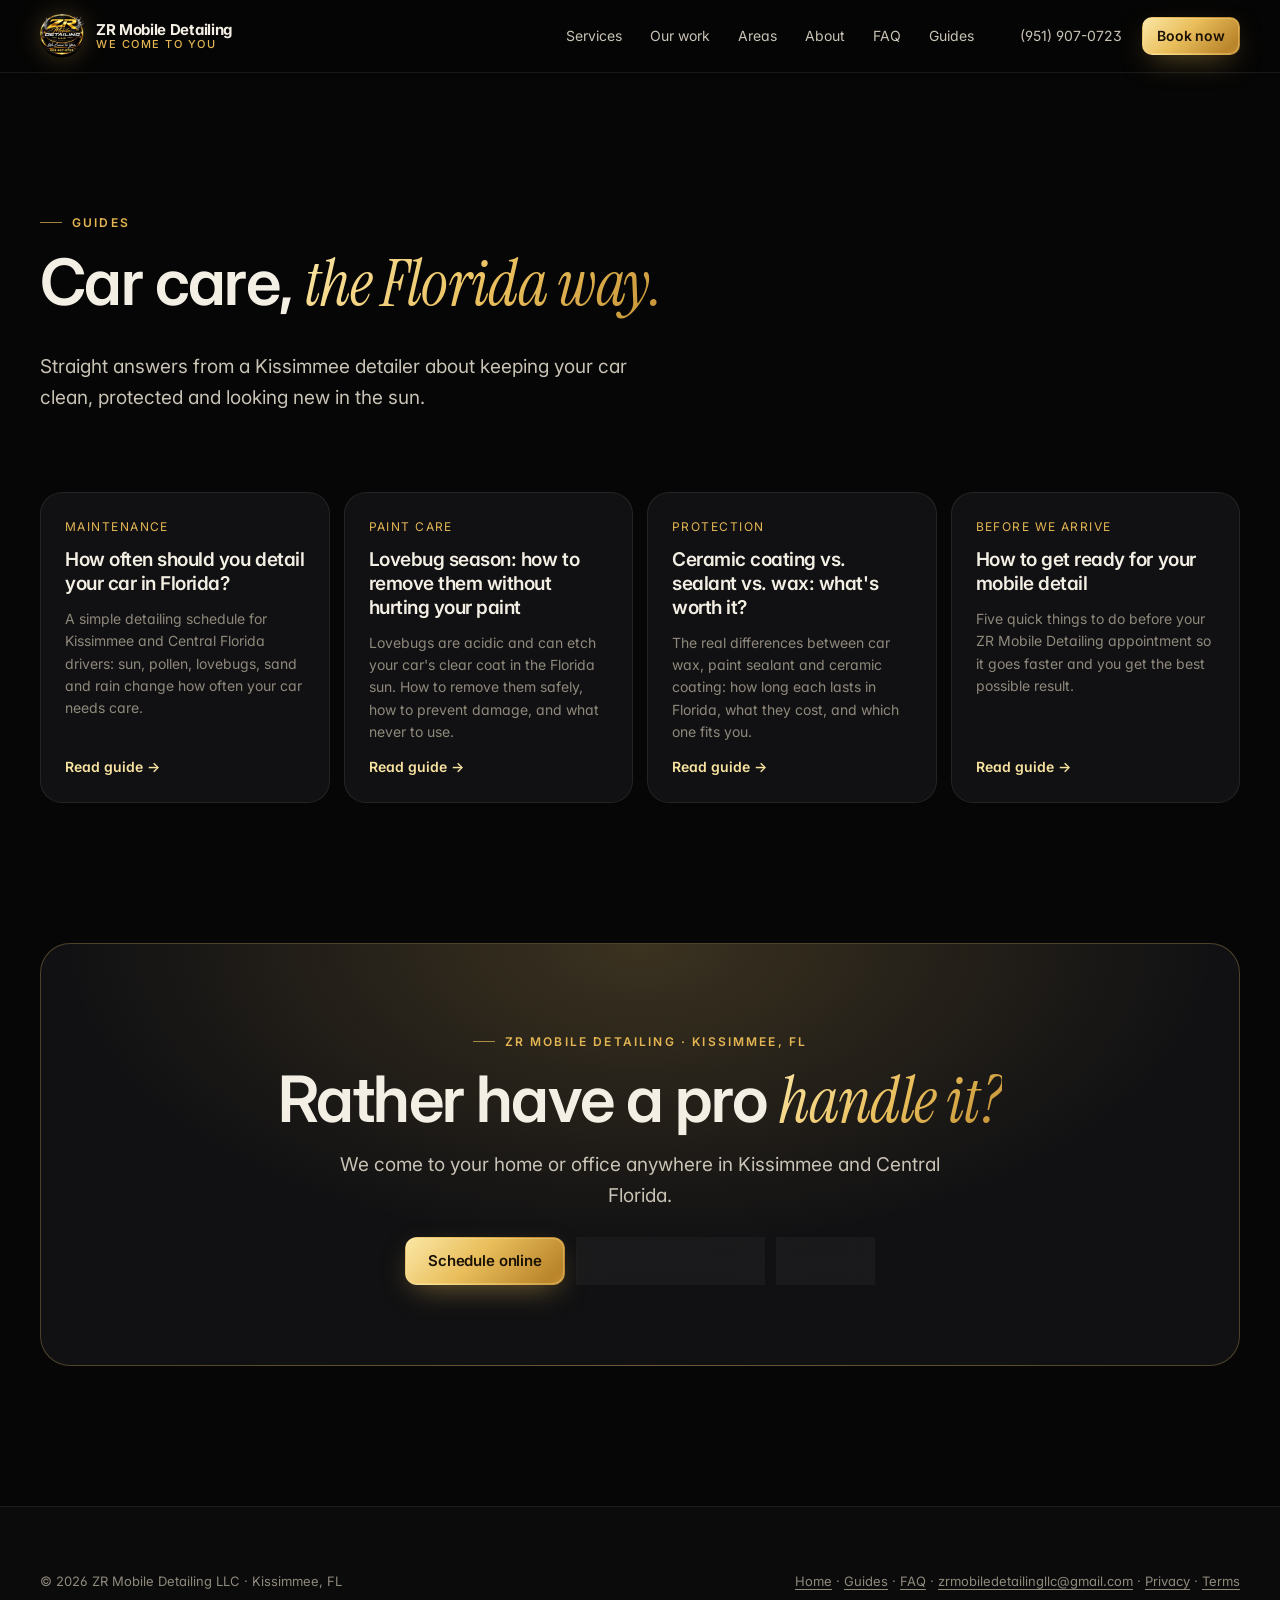
==== commit 44d087f3: "Punch-list fixes: hide reviews until real ones exist, booking keeps the chosen size, clear 'request," ====
--- a/guides/index.html
+++ b/guides/index.html
@@ -22,7 +22,7 @@
   <div class="wrap nav-inner">
     <a class="brand" href="../"><img src="../images/logo-256.png" alt="" width="44" height="44"><span>ZR Mobile Detailing <small>We come to you</small></span></a>
     <nav class="nav-links" aria-label="Main">
-      <a href="../#services">Services</a><a href="../#work">Our work</a><a href="../#reviews">Reviews</a><a href="../#faq">FAQ</a><a href="./">Guides</a>
+      <a href="../#services">Services</a><a href="../#work">Our work</a><a href="../#areas">Areas</a><a href="../#about">About</a><a href="../#faq">FAQ</a><a href="./">Guides</a>
     </nav>
     <div class="nav-cta"><a class="nav-phone" href="tel:+19519070723">(951) 907-0723</a><a class="btn btn-gold btn-sm" href="../#book">Book now</a></div>
   </div>
@@ -53,7 +53,7 @@
 <footer class="footer" style="padding-bottom:48px">
   <div class="wrap foot-bottom" style="margin-top:0;border-top:0;padding-top:0">
     <span>© 2026 ZR Mobile Detailing LLC · Kissimmee, FL</span>
-    <span><a href="../">Home</a> · <a href="./">Guides</a> · <a href="../#faq">FAQ</a> · <a href="mailto:zrmobiledetailingllc@gmail.com">zrmobiledetailingllc@gmail.com</a></span>
+    <span><a href="../">Home</a> · <a href="./">Guides</a> · <a href="../#faq">FAQ</a> · <a href="mailto:zrmobiledetailingllc@gmail.com">zrmobiledetailingllc@gmail.com</a> · <a href="../privacy.html">Privacy</a> · <a href="../terms.html">Terms</a></span>
   </div>
 </footer>
 </body>
--- a/css/styles.css
+++ b/css/styles.css
@@ -197,37 +197,70 @@
 .hero-meta svg { width: 16px; height: 16px; color: var(--gold); }
 .stars { color: var(--gold); letter-spacing: 2px; }
 
-/* ---------- Zoom card (Mercury-style) ---------- */
-.zoom { position: relative; height: 330vh; margin-top: clamp(40px, 6vw, 70px); }
-.zoom-sticky { position: sticky; top: 0; height: 100vh; height: 100svh; overflow: hidden; }
-.zoom-card {
-  --p: 0; --ix: 16px; --iy: 12vh; --r: 30px;
-  position: absolute; inset: 0; overflow: hidden; background: #000;
-  clip-path: inset(var(--iy) var(--ix) var(--iy) var(--ix) round var(--r));
-}
-.zoom-frame { position: absolute; inset: var(--iy) var(--ix); border-radius: var(--r); box-shadow: 0 0 0 1px var(--gold-line), 0 40px 120px -30px rgba(227,181,83,.3); pointer-events: none; z-index: 2; }
-.zoom-card img { position: absolute; inset: 0; width: 100%; height: 100%; object-fit: cover; }
-.zoom-ext { object-position: 50% 78%; transform-origin: 50% 74%; }
-.zoom-int { opacity: 0; }
-.zoom-shade { position: absolute; inset: 0; background: linear-gradient(180deg, rgba(0,0,0,.25), transparent 30%, transparent 55%, rgba(0,0,0,.75)); pointer-events: none; }
-.zoom-flash { position: absolute; inset: 0; background: radial-gradient(circle at 50% 55%, rgba(255,240,200,.9), rgba(227,181,83,.25) 40%, transparent 70%); opacity: 0; pointer-events: none; mix-blend-mode: screen; }
-.zoom-ui { position: absolute; left: var(--ix); right: var(--ix); bottom: var(--iy); padding: clamp(18px, 3vw, 36px); display: flex; align-items: flex-end; justify-content: space-between; gap: 20px; }
-.zoom-caption { position: relative; min-height: 96px; flex: 1; text-align: left; }
-.zoom-caption > div { position: absolute; left: 0; bottom: 0; opacity: 0; transform: translateY(14px); transition: opacity .5s var(--ease), transform .5s var(--ease); }
-.zoom-caption > div.is-on { opacity: 1; transform: none; }
-.zoom-caption .tag { display: inline-block; font-size: 11px; letter-spacing: .16em; text-transform: uppercase; padding: 5px 10px; border-radius: 6px; background: rgba(0,0,0,.55); border: 1px solid var(--gold-line); color: var(--gold-hi); backdrop-filter: blur(8px); margin-bottom: 10px; }
-.zoom-caption h3 { font-size: clamp(22px, 3vw, 40px); max-width: 560px; text-shadow: 0 2px 30px rgba(0,0,0,.6); }
-.zoom-steps { display: flex; gap: 6px; padding: 6px; border-radius: 12px; background: rgba(0,0,0,.5); border: 1px solid var(--line-strong); backdrop-filter: blur(12px); }
-.zoom-steps span { font-size: 12px; padding: 6px 10px; border-radius: 8px; color: var(--muted); transition: background .4s, color .4s; white-space: nowrap; }
-.zoom-steps span.is-on { background: var(--gold-grad); color: #1a1205; font-weight: 600; }
-.zoom-progress { position: absolute; left: var(--ix); top: var(--iy); height: 2px; width: calc((100% - 2 * var(--ix)) * var(--p)); background: var(--gold-grad); z-index: 3; }
+/* ---------- Showroom card ---------- */
+.showroom { margin-top: clamp(48px, 7vw, 84px); margin-bottom: clamp(56px, 8vw, 100px); }
+.sr-stage { perspective: 1600px; }
+.sr-card {
+  --mx: 50%; --my: 40%; --rx: 0deg; --ry: 0deg;
+  position: relative; overflow: hidden; isolation: isolate;
+  aspect-ratio: 16 / 9; max-height: 680px; width: 100%;
+  border-radius: var(--radius-xl); background: #000;
+  box-shadow: 0 0 0 1px var(--gold-line), 0 50px 140px -40px rgba(227,181,83,.32), 0 30px 60px -30px rgba(0,0,0,.9);
+  transform: rotateX(var(--rx)) rotateY(var(--ry));
+  transition: transform .6s var(--ease);
+  text-align: left;
+}
+.sr-card::after { content: ""; position: absolute; inset: 0; border-radius: inherit; pointer-events: none; z-index: 6;
+  background: linear-gradient(135deg, rgba(255,240,200,.35), transparent 22%, transparent 78%, rgba(227,181,83,.3)) border-box;
+  -webkit-mask: linear-gradient(#000 0 0) padding-box, linear-gradient(#000 0 0); -webkit-mask-composite: xor; mask-composite: exclude; border: 1px solid transparent; }
+.sr-slide { position: absolute; inset: 0; clip-path: inset(0 100% 0 0); z-index: 1; }
+.sr-slide.is-on { clip-path: inset(0 0 0 0); z-index: 1; }
+.sr-slide.is-in { z-index: 2; animation: srWipe 1.15s var(--ease) forwards; }
+@keyframes srWipe { from { clip-path: inset(0 100% 0 0); } to { clip-path: inset(0 0 0 0); } }
+.sr-slide img { width: 100%; height: 100%; object-fit: cover; }
+.sr-ext { object-position: 50% 78%; }
+.sr-edge { position: absolute; top: 0; bottom: 0; left: 0; width: 2px; z-index: 3; opacity: 0; pointer-events: none;
+  background: linear-gradient(180deg, transparent, #fff6d8 30%, var(--gold) 70%, transparent);
+  box-shadow: 0 0 24px 6px rgba(227,181,83,.55), 0 0 80px 20px rgba(227,181,83,.2); }
+.sr-edge.is-run { animation: srEdge 1.15s var(--ease) forwards; }
+@keyframes srEdge { 0% { left: 0; opacity: 1; } 85% { opacity: 1; } 100% { left: 100%; opacity: 0; } }
+.sr-beam { position: absolute; inset: -20% -60%; z-index: 4; pointer-events: none; mix-blend-mode: screen;
+  background: linear-gradient(105deg, transparent 42%, rgba(255,244,214,.07) 46%, rgba(255,236,190,.22) 50%, rgba(255,244,214,.07) 54%, transparent 58%);
+  animation: srBeam 7s ease-in-out infinite; }
+@keyframes srBeam { 0%, 15% { transform: translateX(-45%); } 70%, 100% { transform: translateX(45%); } }
+.sr-spot { position: absolute; inset: 0; z-index: 4; pointer-events: none; opacity: 0; transition: opacity .5s; mix-blend-mode: screen;
+  background: radial-gradient(420px circle at var(--mx) var(--my), rgba(255,226,150,.16), transparent 60%); }
+.sr-card:hover .sr-spot { opacity: 1; }
+.sr-shade { position: absolute; inset: 0; z-index: 4; pointer-events: none; background: linear-gradient(180deg, rgba(0,0,0,.35), transparent 28%, transparent 50%, rgba(0,0,0,.82)); }
+.sr-chip { position: absolute; z-index: 5; display: inline-flex; align-items: center; gap: 8px; padding: 9px 13px; border-radius: 12px; font-size: 13px; font-weight: 500;
+  background: rgba(10,10,10,.5); border: 1px solid var(--line-strong); backdrop-filter: blur(14px) saturate(140%); -webkit-backdrop-filter: blur(14px) saturate(140%);
+  animation: srFloat 6s ease-in-out infinite; }
+.sr-chip svg { width: 15px; height: 15px; color: var(--gold); }
+.sr-chip b { font-size: 18px; letter-spacing: -0.02em; }
+.sr-tl { top: clamp(14px, 2.4vw, 28px); left: clamp(14px, 2.4vw, 28px); }
+.sr-tr { top: clamp(14px, 2.4vw, 28px); right: clamp(14px, 2.4vw, 28px); animation-delay: -3s; }
+@keyframes srFloat { 50% { transform: translateY(-5px); } }
+.sr-ui { position: absolute; z-index: 5; left: 0; right: 0; bottom: 0; padding: clamp(18px, 3vw, 36px); display: flex; align-items: flex-end; justify-content: space-between; gap: 20px; }
+.sr-caption { position: relative; flex: 1; min-height: 110px; }
+.sr-caption > div { position: absolute; left: 0; bottom: 0; opacity: 0; transform: translateY(12px); filter: blur(6px); transition: opacity .7s var(--ease), transform .7s var(--ease), filter .7s var(--ease); }
+.sr-caption > div.is-on { opacity: 1; transform: none; filter: none; transition-delay: .25s; }
+.sr-caption .tag { display: inline-block; font-size: 11px; letter-spacing: .16em; text-transform: uppercase; padding: 5px 10px; border-radius: 6px; background: rgba(0,0,0,.55); border: 1px solid var(--gold-line); color: var(--gold-hi); backdrop-filter: blur(8px); margin-bottom: 10px; }
+.sr-caption h3 { font-size: clamp(22px, 3vw, 40px); max-width: 620px; text-shadow: 0 2px 30px rgba(0,0,0,.6); }
+.sr-tabs { display: flex; gap: 6px; padding: 6px; border-radius: 12px; background: rgba(0,0,0,.5); border: 1px solid var(--line-strong); backdrop-filter: blur(12px); -webkit-backdrop-filter: blur(12px); }
+.sr-tabs button { position: relative; overflow: hidden; border: 0; cursor: pointer; background: transparent; color: var(--ink-2); font-size: 13px; font-weight: 500; padding: 9px 16px; border-radius: 8px; transition: color .3s, background .3s; }
+.sr-tabs button[aria-selected="true"] { color: var(--ink); background: rgba(255,255,255,.08); }
+.sr-tabs button i { position: absolute; left: 0; bottom: 0; height: 2px; width: 0; background: var(--gold-grad); }
+.sr-tabs button[aria-selected="true"] i { animation: srProg var(--dur, 6s) linear forwards; }
+.sr-card.is-paused .sr-tabs button i { animation-play-state: paused; }
+@keyframes srProg { to { width: 100%; } }
 @media (max-width: 700px) {
-  .zoom-ext { object-position: 50% 100%; transform-origin: 50% 82%; }
-  .zoom-ui { flex-direction: column; align-items: stretch; }
-  .zoom-steps { justify-content: space-between; }
-  .zoom-steps span { padding: 6px 7px; font-size: 11px; }
-  .zoom-caption { min-height: 120px; }
-}
+  .sr-card { aspect-ratio: 4 / 5; max-height: none; border-radius: var(--radius-lg); }
+  .sr-ext { object-position: 50% 100%; }
+  .sr-ui { flex-direction: column; align-items: stretch; }
+  .sr-tabs button { flex: 1; }
+  .sr-caption { min-height: 104px; }
+}
+@media (prefers-reduced-motion: reduce) { .sr-beam, .sr-chip { animation: none; } .sr-card { transform: none; } }
 
 /* ---------- Marquee / trust strip ---------- */
 .trust { border-block: 1px solid var(--line); background: var(--bg-2); overflow: hidden; }
@@ -555,3 +588,20 @@
   #bkSizes .opt { padding: 12px 8px; justify-content: center; text-align: center; }
   #bkSizes .opt b { font-size: 13px; line-height: 1.3; }
 }
+
+/* Punch-list fixes (2026-10-27) */
+[hidden] { display: none !important; }
+#reviews[hidden] + .divider { display: none; }
+.opt:disabled { cursor: default; opacity: .55; }
+.opt:disabled:hover { border-color: var(--line-strong); }
+.opt:disabled .amt { color: var(--muted); }
+.addon-list small { display: block; font-size: 12px; color: var(--muted); margin-top: 2px; }
+.fine b { color: var(--ink-2); font-weight: 600; }
+#slotNote:empty { display: none; }
+.bk-done { text-align: left; }
+.bk-done .done-ic { width: 48px; height: 48px; border-radius: 50%; display: grid; place-items: center; background: var(--gold-soft); border: 1px solid var(--gold-line); color: var(--gold-hi); }
+.bk-done .done-ic svg { width: 22px; height: 22px; }
+.bk-done .send-grid { grid-template-columns: repeat(2, 1fr); }
+@media (max-width: 560px) { .bk-done .send-grid { grid-template-columns: 1fr; } }
+.foot-bottom a { color: var(--muted); text-decoration: underline; text-underline-offset: 3px; }
+.foot-bottom a:hover { color: var(--ink); }
